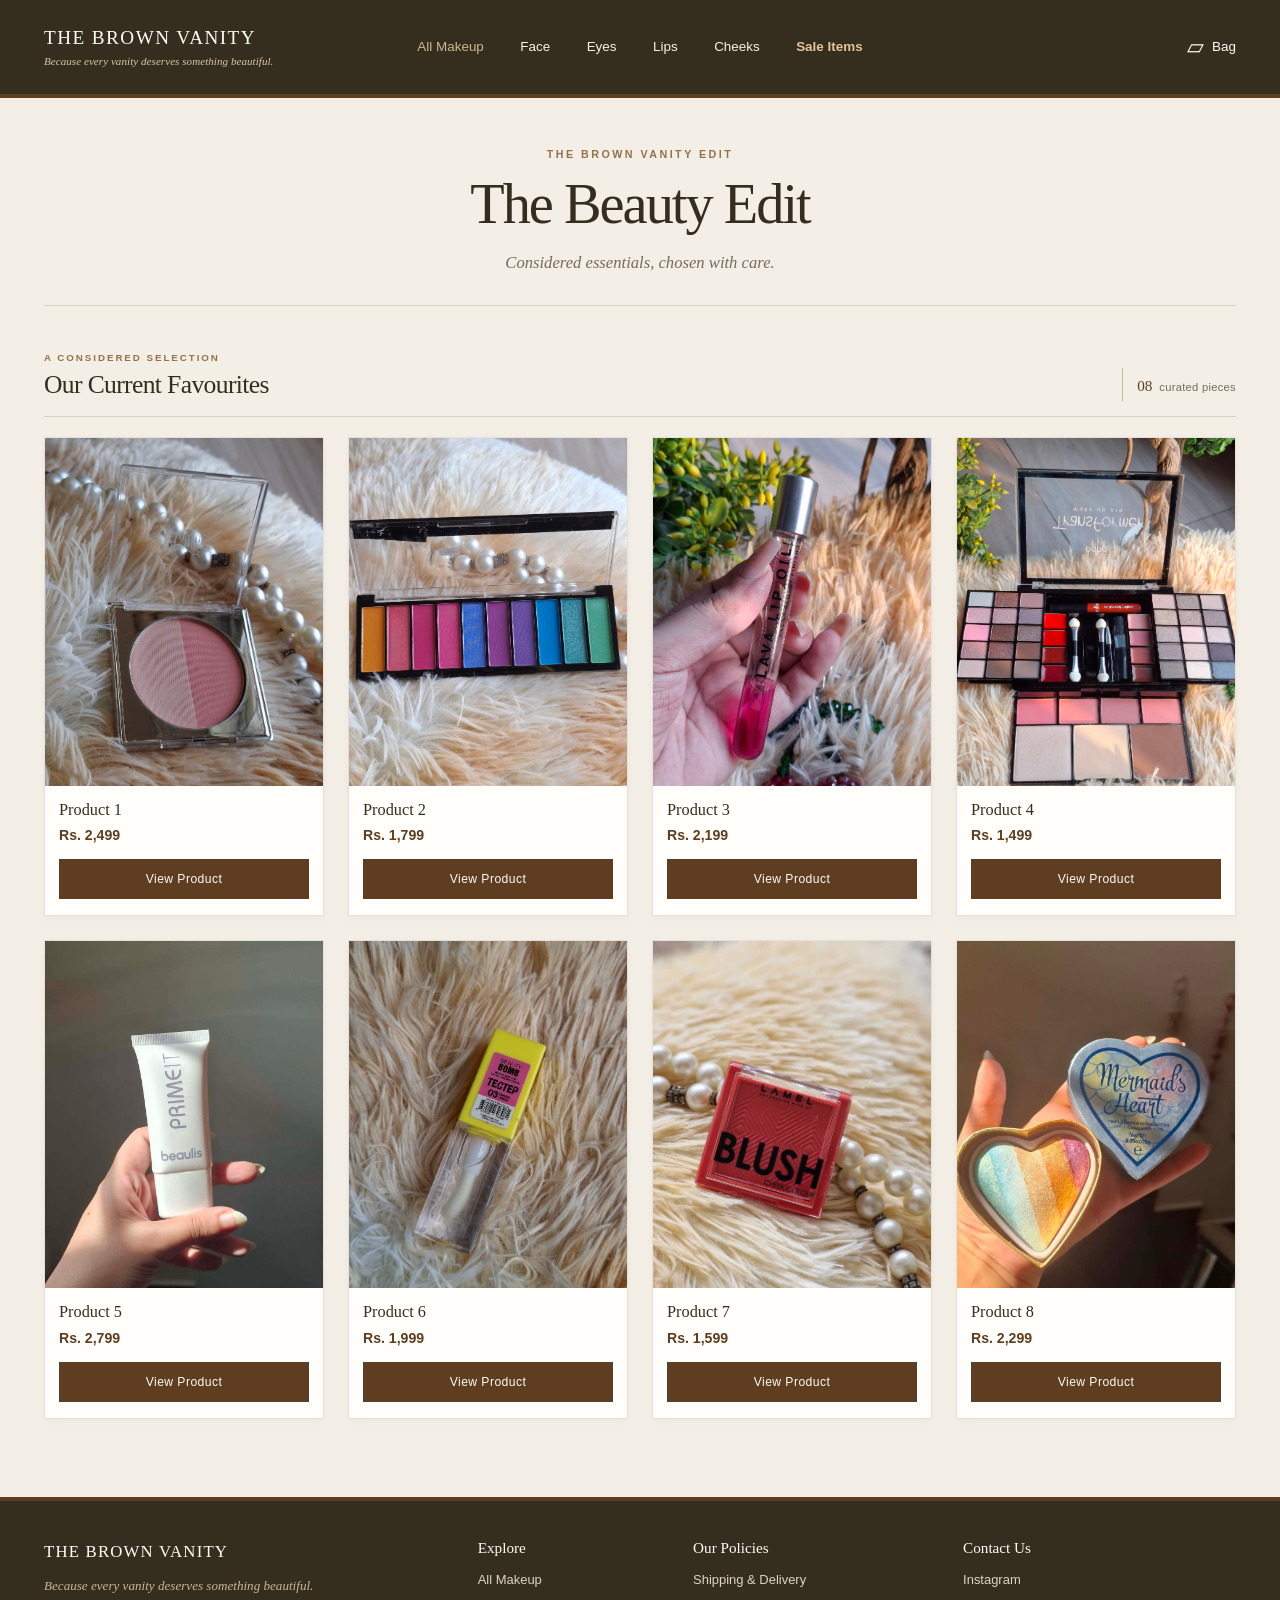
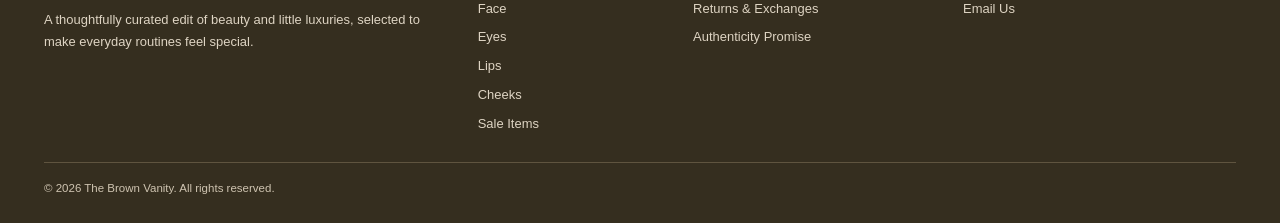
==== midterm/index.html @ 6c0f8f6b "midterm: baseline copy" ====
<!doctype html>
<html lang="en">
<head>
  <meta charset="utf-8">
  <meta name="viewport" content="width=device-width, initial-scale=1">
  <title>The Brown Vanity | The Beauty Edit</title>
  <meta name="description" content="A curated edit of beauty essentials from The Brown Vanity.">
  <!-- Bootstrap 5: used for the responsive container, navbar structure, and product grid. -->
  <link href="https://cdn.jsdelivr.net/npm/bootstrap@5.3.3/dist/css/bootstrap.min.css" rel="stylesheet">
  <link rel="stylesheet" href="style.css">
</head>
<body>
  <header class="site-header">
    <nav class="navbar navbar-expand-lg bv-navbar" aria-label="Main navigation">
      <div class="container-fluid site-container">
        <a class="navbar-brand brand-logo-link" href="index.html" aria-label="The Brown Vanity home">
          <span class="brand-wordmark">THE BROWN VANITY</span>
          <span class="brand-tagline">Because every vanity deserves something beautiful.</span>
        </a>

        <!-- CSS-only mobile menu control: no custom JavaScript is used in Assignment 2. -->
        <input class="nav-toggle" type="checkbox" id="nav-toggle" aria-label="Toggle navigation">
        <label class="nav-toggle-label" for="nav-toggle" aria-hidden="true">
          <span></span><span></span><span></span>
        </label>

        <div class="nav-menu">
          <ul class="navbar-nav align-items-lg-center">
            <li class="nav-item"><a class="nav-link active" href="index.html">All Makeup</a></li>
            <li class="nav-item"><a class="nav-link" href="#products">Face</a></li>
            <li class="nav-item"><a class="nav-link" href="#products">Eyes</a></li>
            <li class="nav-item"><a class="nav-link" href="#products">Lips</a></li>
            <li class="nav-item"><a class="nav-link" href="#products">Cheeks</a></li>
            <li class="nav-item"><a class="nav-link sale-link" href="#products">Sale Items</a></li>
          </ul>
          <a class="cart-link" href="#" aria-label="Shopping bag (not functional yet)">
            <span class="cart-symbol" aria-hidden="true">▱</span>
            <span>Bag</span>
          </a>
        </div>
      </div>
    </nav>
  </header>

  <main class="container-fluid site-container page-content">
    <section class="page-intro" aria-labelledby="page-title">
      <p class="eyebrow">THE BROWN VANITY EDIT</p>
      <h1 id="page-title">The Beauty Edit</h1>
      <p class="intro-copy">Considered essentials, chosen with care.</p>
    </section>

    <section class="shop-section" id="products" aria-label="Beauty products">

      <div class="product-toolbar">
        <div class="collection-heading">
          <span class="collection-kicker">A CONSIDERED SELECTION</span>
          <h2>Our Current Favourites</h2>
        </div>
        <span class="collection-count">08 <span>curated pieces</span></span>
      </div>

      <div class="row g-4 product-grid">
          <div class="col-12 col-sm-6 col-lg-3">
            <article class="product-card">
              <a class="product-image-link" href="product.html" aria-label="View Product 1">
                <img src="images/picture1.jpg" alt="Product 1" class="product-image">
              </a>
              <div class="product-info">
                <h2><a href="product.html">Product 1</a></h2>
                <p class="product-price">Rs. 2,499</p>
                <a class="btn btn-brown" href="product.html">View Product</a>
              </div>
            </article>
          </div>
          <div class="col-12 col-sm-6 col-lg-3">
            <article class="product-card">
              <a class="product-image-link" href="product.html" aria-label="View Product 2">
                <img src="images/picture2.jpg" alt="Product 2" class="product-image">
              </a>
              <div class="product-info">
                <h2><a href="product.html">Product 2</a></h2>
                <p class="product-price">Rs. 1,799</p>
                <a class="btn btn-brown" href="product.html">View Product</a>
              </div>
            </article>
          </div>
          <div class="col-12 col-sm-6 col-lg-3">
            <article class="product-card">
              <a class="product-image-link" href="product.html" aria-label="View Product 3">
                <img src="images/picture3.jpg" alt="Product 3" class="product-image">
              </a>
              <div class="product-info">
                <h2><a href="product.html">Product 3</a></h2>
                <p class="product-price">Rs. 2,199</p>
                <a class="btn btn-brown" href="product.html">View Product</a>
              </div>
            </article>
          </div>
          <div class="col-12 col-sm-6 col-lg-3">
            <article class="product-card">
              <a class="product-image-link" href="product.html" aria-label="View Product 4">
                <img src="images/picture4.jpg" alt="Product 4" class="product-image">
              </a>
              <div class="product-info">
                <h2><a href="product.html">Product 4</a></h2>
                <p class="product-price">Rs. 1,499</p>
                <a class="btn btn-brown" href="product.html">View Product</a>
              </div>
            </article>
          </div>
          <div class="col-12 col-sm-6 col-lg-3">
            <article class="product-card">
              <a class="product-image-link" href="product.html" aria-label="View Product 5">
                <img src="images/picture5.jpg" alt="Product 5" class="product-image">
              </a>
              <div class="product-info">
                <h2><a href="product.html">Product 5</a></h2>
                <p class="product-price">Rs. 2,799</p>
                <a class="btn btn-brown" href="product.html">View Product</a>
              </div>
            </article>
          </div>
          <div class="col-12 col-sm-6 col-lg-3">
            <article class="product-card">
              <a class="product-image-link" href="product.html" aria-label="View Product 6">
                <img src="images/picture6.jpg" alt="Product 6" class="product-image">
              </a>
              <div class="product-info">
                <h2><a href="product.html">Product 6</a></h2>
                <p class="product-price">Rs. 1,999</p>
                <a class="btn btn-brown" href="product.html">View Product</a>
              </div>
            </article>
          </div>
          <div class="col-12 col-sm-6 col-lg-3">
            <article class="product-card">
              <a class="product-image-link" href="product.html" aria-label="View Product 7">
                <img src="images/picture7.jpg" alt="Product 7" class="product-image">
              </a>
              <div class="product-info">
                <h2><a href="product.html">Product 7</a></h2>
                <p class="product-price">Rs. 1,599</p>
                <a class="btn btn-brown" href="product.html">View Product</a>
              </div>
            </article>
          </div>
          <div class="col-12 col-sm-6 col-lg-3">
            <article class="product-card">
              <a class="product-image-link" href="product.html" aria-label="View Product 8">
                <img src="images/picture8.jpg" alt="Product 8" class="product-image">
              </a>
              <div class="product-info">
                <h2><a href="product.html">Product 8</a></h2>
                <p class="product-price">Rs. 2,299</p>
                <a class="btn btn-brown" href="product.html">View Product</a>
              </div>
            </article>
          </div>
        </div>
    </section>
  </main>

  <span id="returns" class="anchor-target" aria-hidden="true"></span>
  <span id="authenticity" class="anchor-target" aria-hidden="true"></span>
  <footer class="site-footer">
    <div class="container-fluid site-container footer-inner">
      <div class="footer-brand-block">
        <p class="footer-brand">THE BROWN VANITY</p>
        <p class="footer-tagline">Because every vanity deserves something beautiful.</p>
        <p class="footer-description">A thoughtfully curated edit of beauty and little luxuries, selected to make everyday routines feel special.</p>
      </div>
      <div class="footer-column">
        <h2>Explore</h2>
        <a href="index.html">All Makeup</a>
        <a href="#products">Face</a>
        <a href="#products">Eyes</a>
        <a href="#products">Lips</a>
        <a href="#products">Cheeks</a>
        <a href="#products">Sale Items</a>
      </div>
      <div class="footer-column">
        <h2>Our Policies</h2>
        <a href="#delivery">Shipping &amp; Delivery</a>
        <a href="#returns">Returns &amp; Exchanges</a>
        <a href="#authenticity">Authenticity Promise</a>
      </div>
      <div class="footer-column">
    <h2>Contact Us</h2>

    <a href="https://www.instagram.com/thebrownvanityofficial/" target="_blank">
        Instagram
    </a>

    <a href="mailto:thebrownvanityofficial@gmail.com">
        Email Us
    </a>
</div>
      <p class="copyright">© 2026 The Brown Vanity. All rights reserved.</p>
    </div>
  </footer>
</body>
</html>
---- midterm/style.css ----
/* THE BROWN VANITY — CV-inspired visual system
   Design rule: cocoa anchors the interface; cream is the canvas; caramel is an accent.
   Bootstrap supplies the responsive grid and navbar structure. */
:root {
  --pine-bark: #352E1F;
  --soft-leather: #5E3D20;
  --dull-chestnut: #94724A;
  --windy-dunes: #CCB693;
  --olive-grove: #787350;
  --deep-mahogany: #481911;
  --paper: #F3EFE6;
  --card: #FFFEFA;
  --line: #DDD3C2;
  --muted: #746C5F;
}

* { box-sizing: border-box; }
html { scroll-behavior: smooth; }
body {
  margin: 0;
  background: var(--paper);
  color: var(--pine-bark);
  font-family: "Segoe UI", Arial, sans-serif;
  line-height: 1.6;
  letter-spacing: 0;
}
a { color: inherit; }
.site-container { width: min(100% - 64px, 1440px); margin-inline: auto; }

/* One confident dark header, inspired by the user's personal CV. */
.site-header { background: var(--pine-bark); border-bottom: 4px solid var(--soft-leather); }
.bv-navbar { min-height: 94px; padding: 12px 0; background: var(--pine-bark); }
.brand-logo-link {
  display: flex; flex: 0 0 auto; flex-direction: column; justify-content: center;
  margin: 0; padding: 0; text-decoration: none; line-height: 1.15;
}
.brand-wordmark {
  color: #FFFCF5; font-family: Georgia, "Times New Roman", serif;
  font-size: clamp(1rem, 1.5vw, 1.28rem); letter-spacing: .075em; white-space: nowrap;
}
.brand-tagline {
  margin-top: 6px;
  color: #D7C5A7;
  font-family: Georgia, "Times New Roman", serif;
  font-size: .69rem;
  font-style: italic;
  letter-spacing: .005em;
  white-space: nowrap;
}
.nav-menu { display: flex; flex: 1; align-items: center; justify-content: center; gap: 25px; }
.nav-menu .navbar-nav {
  display: flex; flex-direction: row; justify-content: center; gap: clamp(12px, 1.6vw, 26px);
  margin: 0 auto;
}
.nav-menu .nav-link {
  padding: 8px 2px; color: #F8F1E5; font-size: .84rem; white-space: nowrap;
  transition: color .18s ease;
}
.nav-menu .nav-link:hover, .nav-menu .nav-link:focus, .nav-menu .nav-link.active { color: var(--windy-dunes); }
.nav-menu .sale-link { color: #E3C59A; font-weight: 600; }
.cart-link {
  display: inline-flex; align-items: center; gap: 8px; flex: 0 0 auto;
  padding: 8px 0 8px 8px; color: #FFFCF5; text-decoration: none; font-size: .84rem;
}
.cart-link:hover { color: var(--windy-dunes); }
.cart-symbol { font-size: 1.35rem; line-height: 1; }
.nav-toggle, .nav-toggle-label { display: none; }

/* The hero stays light: typography, not another coloured rectangle, creates the focus. */
.page-content { padding-top: 48px; padding-bottom: 78px; }
.page-intro { margin: 0 0 44px; padding: 0 0 28px; text-align: center; border-bottom: 1px solid var(--line); }
.eyebrow {
  margin: 0 0 10px; color: var(--dull-chestnut); font-size: .67rem;
  font-weight: 700; letter-spacing: .23em;
}
.page-intro h1, .detail-copy h1 {
  margin: 0; color: var(--pine-bark); font-family: Georgia, "Times New Roman", serif;
  font-size: clamp(2.35rem, 4.4vw, 3.8rem); font-weight: 400; letter-spacing: -.035em; line-height: 1.12;
}
.intro-copy {
  margin: 14px 0 0; color: var(--muted); font-family: Georgia, "Times New Roman", serif;
  font-size: 1.04rem; font-style: italic;
}
.shop-section { width: 100%; }
.product-toolbar {
  display: flex;
  justify-content: space-between;
  align-items: flex-end;
  gap: 18px;
  margin: 0 0 20px;
  padding: 0 0 15px;
  border-bottom: 1px solid var(--line);
}
.collection-heading { position: relative; }
.collection-kicker {
  display: block;
  margin: 0 0 5px;
  color: var(--dull-chestnut);
  font-size: .61rem;
  font-weight: 700;
  letter-spacing: .2em;
}
.collection-heading h2 {
  margin: 0;
  color: var(--pine-bark);
  font-family: Georgia, "Times New Roman", serif;
  font-size: clamp(1.35rem, 2vw, 1.65rem);
  font-weight: 400;
  letter-spacing: -.025em;
  line-height: 1.2;
}
.collection-count {
  display: inline-flex;
  align-items: baseline;
  gap: 7px;
  padding: 6px 0 3px 14px;
  border-left: 1px solid var(--windy-dunes);
  color: var(--soft-leather);
  font-family: Georgia, "Times New Roman", serif;
  font-size: .95rem;
  white-space: nowrap;
}
.collection-count span {
  color: var(--muted);
  font-family: "Segoe UI", Arial, sans-serif;
  font-size: .7rem;
  letter-spacing: .025em;
}
.product-card {
  height: 100%; padding: 0 0 16px; background: var(--card); border: 1px solid #E7E0D5;
  box-shadow: 0 2px 8px rgba(53,46,31,.035); transition: box-shadow .2s ease, transform .2s ease;
}
.product-card:hover { transform: translateY(-2px); box-shadow: 0 8px 22px rgba(53,46,31,.08); }
.product-image-link { display: block; overflow: hidden; background: #EAE3D7; aspect-ratio: 4 / 5; }
.product-image { display: block; width: 100%; height: 100%; object-fit: cover; transition: transform .25s ease; }
.product-image-link:hover .product-image { transform: scale(1.025); }
.product-info { padding: 14px 14px 0; }
.product-info h2 {
  margin: 0 0 5px; font-family: Georgia, "Times New Roman", serif; font-size: 1.02rem; font-weight: 400;
}
.product-info h2 a { text-decoration: none; }
.product-info h2 a:hover { color: var(--dull-chestnut); }
.product-price { margin: 0 0 12px; color: var(--soft-leather); font-size: .88rem; font-weight: 700; }
.btn-brown {
  display: inline-block; width: 100%; padding: 10px 12px; border: 1px solid var(--soft-leather);
  border-radius: 0; background: var(--soft-leather); color: #FFFCF5; font-size: .76rem;
  letter-spacing: .035em; text-align: center; text-decoration: none; transition: background .18s ease, border-color .18s ease;
}
.btn-brown:hover, .btn-brown:focus { border-color: var(--pine-bark); background: var(--pine-bark); color: #FFFCF5; }
.btn-brown:focus-visible, .nav-link:focus-visible, .footer-column a:focus-visible { outline: 2px solid var(--windy-dunes); outline-offset: 3px; }

/* CV-like footer: same dark anchor as the header, clear information columns. */
.site-footer { padding: 38px 0 25px; background: var(--pine-bark); color: #F8F1E5; border-top: 4px solid var(--soft-leather); }
.footer-inner {
  display: grid; grid-template-columns: minmax(250px, 1.45fr) minmax(120px, .65fr) minmax(170px, .85fr) minmax(210px, 1fr);
  gap: 26px 38px; align-items: start;
}
.footer-brand { margin: 0 0 9px; color: #FFFCF5; font-family: Georgia, "Times New Roman", serif; font-size: 1.05rem; letter-spacing: .07em; }
.footer-tagline { max-width: 290px; margin: 0; color: var(--windy-dunes); font-family: Georgia, "Times New Roman", serif; font-size: .82rem; font-style: italic; }
.footer-description { max-width: 390px; margin: 13px 0 0; color: #DED4C3; font-size: .81rem; line-height: 1.7; }
.footer-column { display: flex; flex-direction: column; align-items: flex-start; gap: 8px; color: #DED4C3; font-size: .81rem; overflow-wrap: anywhere; }
.footer-column h2 { margin: 0 0 5px; color: #FFFCF5; font-family: Georgia, "Times New Roman", serif; font-size: .95rem; font-weight: 400; }
.footer-column a { color: inherit; text-decoration: none; }
.footer-column a:hover { color: var(--windy-dunes); }
.copyright { grid-column: 1 / -1; margin: 2px 0 0; padding-top: 16px; border-top: 1px solid rgba(204,182,147,.28); color: #CFC4B1; font-size: .72rem; }

/* Product detail page */
.product-detail-page { padding-top: 32px; padding-bottom: 78px; }
.breadcrumb { margin: 0 0 26px; color: var(--muted); font-size: .78rem; }
.breadcrumb a { text-decoration: none; }
.breadcrumb a:hover { color: var(--dull-chestnut); }
.detail-image-wrap { overflow: hidden; background: #EAE3D7; border: 1px solid #E7E0D5; }
.detail-image { display: block; width: 100%; max-height: 720px; aspect-ratio: 4 / 5; object-fit: cover; }
.detail-copy { padding-top: 20px; }
.detail-copy h1 { font-size: clamp(2rem, 3.5vw, 3.2rem); }
.detail-price { margin: 18px 0; color: var(--soft-leather); font-size: 1.1rem; font-weight: 700; }
.detail-description { max-width: 480px; color: var(--muted); line-height: 1.9; }
.quantity-form { display: flex; align-items: center; gap: 18px; margin: 28px 0 18px; }
.quantity-form label { font-size: .85rem; }
.quantity-form select { min-width: 82px; padding: 9px 12px; border: 1px solid var(--windy-dunes); border-radius: 0; background: var(--card); color: var(--pine-bark); }
.btn-add-detail { max-width: 360px; cursor: pointer; }
.static-note { margin: 12px 0 0; color: var(--muted); font-size: .73rem; }
.delivery-inline { margin-top: 28px; padding-top: 18px; border-top: 1px solid var(--line); color: var(--soft-leather); font-size: .83rem; }
.anchor-target { display: block; height: 0; }

@media (min-width: 992px) {
  .bv-navbar .site-container { position: relative; }
  .nav-menu { position: static; }
  .nav-menu .navbar-nav { position: absolute; left: 50%; transform: translateX(-50%); width: max-content; }
  .cart-link { margin-left: auto; }
}
@media (max-width: 991.98px) {
  .site-container { width: min(100% - 40px, 1440px); }
  .bv-navbar { min-height: 88px; }
  .nav-menu { gap: 14px; }
  .nav-menu .navbar-nav { gap: 12px; }
  .nav-menu .nav-link { font-size: .78rem; }
}
@media (max-width: 767.98px) {
  .site-container { width: min(100% - 30px, 1440px); }
  .bv-navbar { min-height: 78px; padding: 10px 0; }
  .brand-wordmark { font-size: .94rem; letter-spacing: .045em; }
  .brand-tagline { max-width: 230px; font-size: .62rem; white-space: normal; line-height: 1.25; }
  .nav-toggle { position: absolute; width: 1px; height: 1px; overflow: hidden; clip-path: inset(50%); white-space: nowrap; }
  .nav-toggle-label { display: flex; width: 38px; height: 34px; margin-left: auto; flex-direction: column; justify-content: center; gap: 5px; padding: 5px; cursor: pointer; }
  .nav-toggle-label span { display: block; width: 27px; height: 1px; background: #F8F1E5; }
  .nav-toggle:focus-visible + .nav-toggle-label { outline: 2px solid var(--windy-dunes); outline-offset: 4px; }
  .nav-menu { display: none; flex: none; width: 100%; margin-left: 0; padding-top: 15px; flex-direction: column; align-items: stretch; gap: 8px; }
  .nav-menu .navbar-nav { position: static; width: 100%; flex-direction: column; align-items: stretch !important; gap: 0; transform: none; }
  .nav-toggle:checked ~ .nav-menu { display: flex; }
  .nav-menu .nav-link { padding: 11px 0; border-top: 1px solid rgba(204,182,147,.23); font-size: .87rem; }
  .cart-link { align-self: flex-start; padding: 8px 0; }
  .page-content { padding-top: 36px; padding-bottom: 55px; }
  .page-intro { margin-bottom: 30px; padding-bottom: 24px; }
  .product-toolbar { align-items: flex-start; }
  .product-toolbar p { font-size: 1rem; }
  .footer-inner { grid-template-columns: 1fr 1fr; gap: 26px 22px; }
  .footer-brand-block, .copyright { grid-column: 1 / -1; }
  .product-detail-page { padding-top: 24px; }
  .detail-copy { padding-top: 0; }
}
@media (max-width: 420px) {
  .footer-inner { grid-template-columns: 1fr; }
  .footer-brand-block, .copyright { grid-column: auto; }
  .collection-count { flex-direction: column; align-items: flex-end; gap: 0; }
   .collection-count span { white-space: nowrap; }
}
@media (prefers-reduced-motion: reduce) {
  html { scroll-behavior: auto; }
  *, *::before, *::after { transition-duration: .01ms !important; }
}
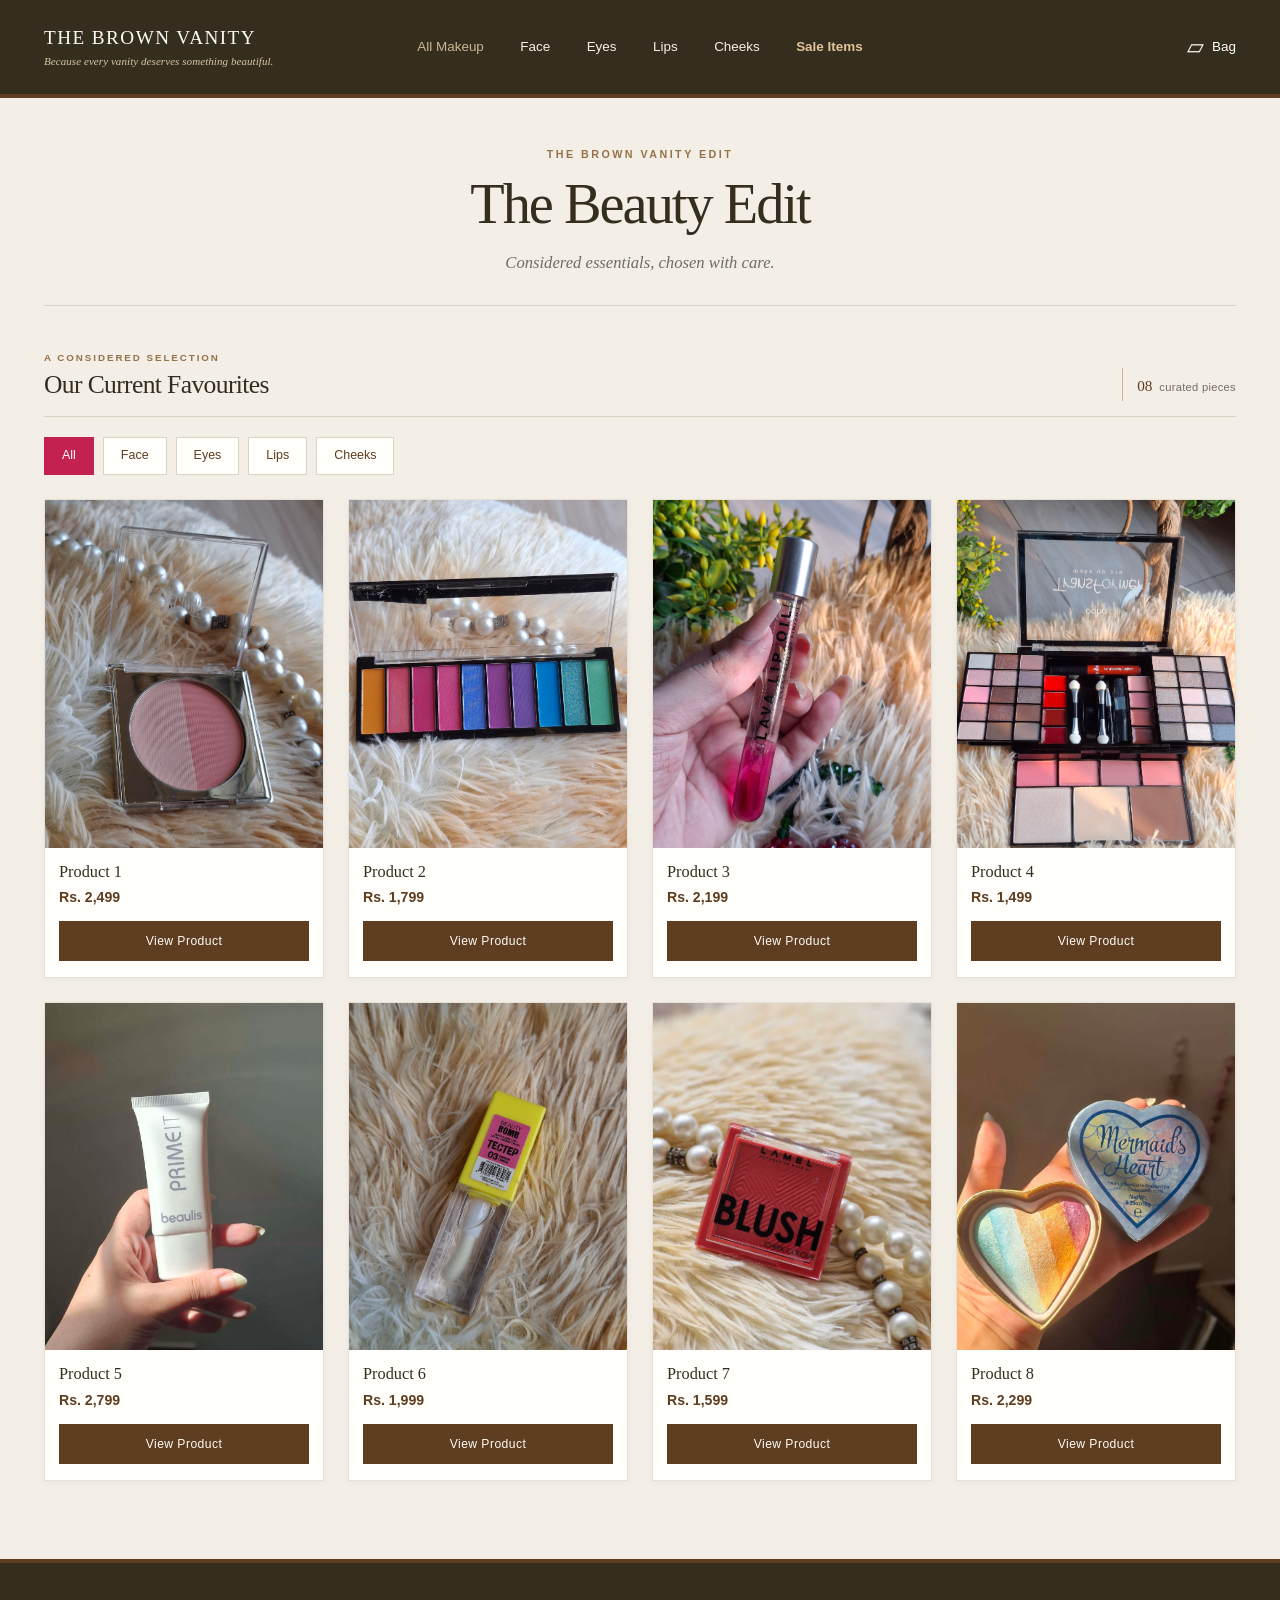
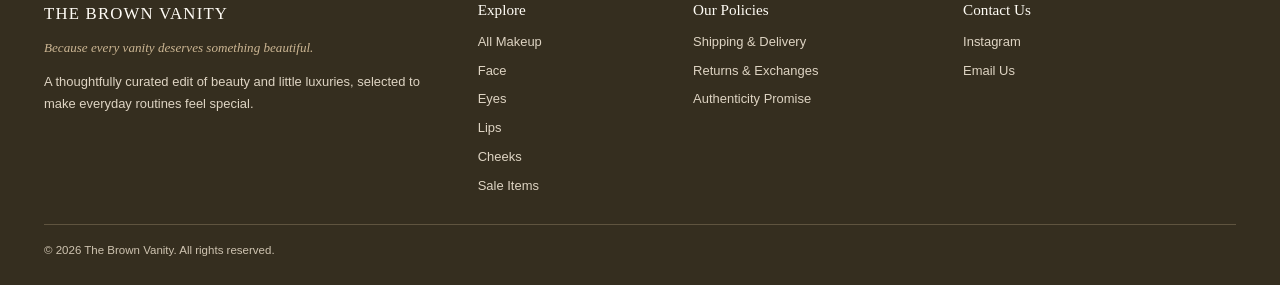
==== commit b2ca22e7: "midterm: task 1 CSS-only category filter midterm: task 1 CSS-only category filter" ====
--- a/midterm/index.html
+++ b/midterm/index.html
@@ -59,8 +59,26 @@
         <span class="collection-count">08 <span>curated pieces</span></span>
       </div>
 
+      <!-- Task 1: CSS-only category filter. The radio inputs control the cards without JavaScript. -->
+      <div class="category-filter" role="group" aria-label="Filter products by category">
+        <input class="filter-radio" type="radio" name="category" id="filter-all" checked>
+        <label class="filter-label" for="filter-all">All</label>
+
+        <input class="filter-radio" type="radio" name="category" id="filter-face">
+        <label class="filter-label" for="filter-face">Face</label>
+
+        <input class="filter-radio" type="radio" name="category" id="filter-eyes">
+        <label class="filter-label" for="filter-eyes">Eyes</label>
+
+        <input class="filter-radio" type="radio" name="category" id="filter-lips">
+        <label class="filter-label" for="filter-lips">Lips</label>
+
+        <input class="filter-radio" type="radio" name="category" id="filter-cheeks">
+        <label class="filter-label" for="filter-cheeks">Cheeks</label>
+      </div>
+
       <div class="row g-4 product-grid">
-          <div class="col-12 col-sm-6 col-lg-3">
+          <div class="col-12 col-sm-6 col-lg-3 product-col category-face">
             <article class="product-card">
               <a class="product-image-link" href="product.html" aria-label="View Product 1">
                 <img src="images/picture1.jpg" alt="Product 1" class="product-image">
@@ -72,7 +90,7 @@
               </div>
             </article>
           </div>
-          <div class="col-12 col-sm-6 col-lg-3">
+          <div class="col-12 col-sm-6 col-lg-3 product-col category-eyes">
             <article class="product-card">
               <a class="product-image-link" href="product.html" aria-label="View Product 2">
                 <img src="images/picture2.jpg" alt="Product 2" class="product-image">
@@ -84,7 +102,7 @@
               </div>
             </article>
           </div>
-          <div class="col-12 col-sm-6 col-lg-3">
+          <div class="col-12 col-sm-6 col-lg-3 product-col category-lips">
             <article class="product-card">
               <a class="product-image-link" href="product.html" aria-label="View Product 3">
                 <img src="images/picture3.jpg" alt="Product 3" class="product-image">
@@ -96,7 +114,7 @@
               </div>
             </article>
           </div>
-          <div class="col-12 col-sm-6 col-lg-3">
+          <div class="col-12 col-sm-6 col-lg-3 product-col category-cheeks">
             <article class="product-card">
               <a class="product-image-link" href="product.html" aria-label="View Product 4">
                 <img src="images/picture4.jpg" alt="Product 4" class="product-image">
@@ -108,7 +126,7 @@
               </div>
             </article>
           </div>
-          <div class="col-12 col-sm-6 col-lg-3">
+          <div class="col-12 col-sm-6 col-lg-3 product-col category-face">
             <article class="product-card">
               <a class="product-image-link" href="product.html" aria-label="View Product 5">
                 <img src="images/picture5.jpg" alt="Product 5" class="product-image">
@@ -120,7 +138,7 @@
               </div>
             </article>
           </div>
-          <div class="col-12 col-sm-6 col-lg-3">
+          <div class="col-12 col-sm-6 col-lg-3 product-col category-eyes">
             <article class="product-card">
               <a class="product-image-link" href="product.html" aria-label="View Product 6">
                 <img src="images/picture6.jpg" alt="Product 6" class="product-image">
@@ -132,7 +150,7 @@
               </div>
             </article>
           </div>
-          <div class="col-12 col-sm-6 col-lg-3">
+          <div class="col-12 col-sm-6 col-lg-3 product-col category-lips">
             <article class="product-card">
               <a class="product-image-link" href="product.html" aria-label="View Product 7">
                 <img src="images/picture7.jpg" alt="Product 7" class="product-image">
@@ -144,7 +162,7 @@
               </div>
             </article>
           </div>
-          <div class="col-12 col-sm-6 col-lg-3">
+          <div class="col-12 col-sm-6 col-lg-3 product-col category-cheeks">
             <article class="product-card">
               <a class="product-image-link" href="product.html" aria-label="View Product 8">
                 <img src="images/picture8.jpg" alt="Product 8" class="product-image">
--- a/midterm/style.css
+++ b/midterm/style.css
@@ -229,3 +229,71 @@
   html { scroll-behavior: auto; }
   *, *::before, *::after { transition-duration: .01ms !important; }
 }
+
+/* TASK 1 — CSS-only category filter */
+.category-filter {
+  display: flex;
+  flex-wrap: wrap;
+  align-items: center;
+  gap: 9px;
+  margin: 0 0 24px;
+}
+
+/* Keep the radio inputs available to the keyboard and screen readers,
+   while showing their labels as the visible filter buttons. */
+.filter-radio {
+  position: absolute;
+  width: 1px;
+  height: 1px;
+  padding: 0;
+  margin: -1px;
+  overflow: hidden;
+  clip: rect(0, 0, 0, 0);
+  white-space: nowrap;
+  border: 0;
+}
+
+.filter-label {
+  display: inline-block;
+  margin: 0;
+  padding: 8px 17px;
+  border: 1px solid var(--line);
+  background: var(--card);
+  color: var(--soft-leather);
+  font-size: .78rem;
+  cursor: pointer;
+  transition: background .18s ease, color .18s ease, border-color .18s ease;
+}
+
+/* The adjacent-sibling selector styles the label belonging to the checked radio. */
+.filter-radio:checked + .filter-label {
+  border-color: hsl(343, 70%, 45%);
+  background: hsl(343, 70%, 45%);
+  color: #FFFFFF;
+}
+
+.filter-radio:focus-visible + .filter-label {
+  outline: 2px solid var(--pine-bark);
+  outline-offset: 3px;
+}
+
+/* :has() checks which radio is selected inside this shop section.
+   Products outside that category are hidden as complete Bootstrap columns. */
+.shop-section:has(#filter-face:checked) .product-grid .product-col:not(.category-face),
+.shop-section:has(#filter-eyes:checked) .product-grid .product-col:not(.category-eyes),
+.shop-section:has(#filter-lips:checked) .product-grid .product-col:not(.category-lips),
+.shop-section:has(#filter-cheeks:checked) .product-grid .product-col:not(.category-cheeks) {
+  display: none;
+}
+
+@media (max-width: 420px) {
+  .category-filter {
+    gap: 7px;
+  }
+
+  .filter-label {
+    padding: 7px 12px;
+    font-size: .74rem;
+  }
+}
+
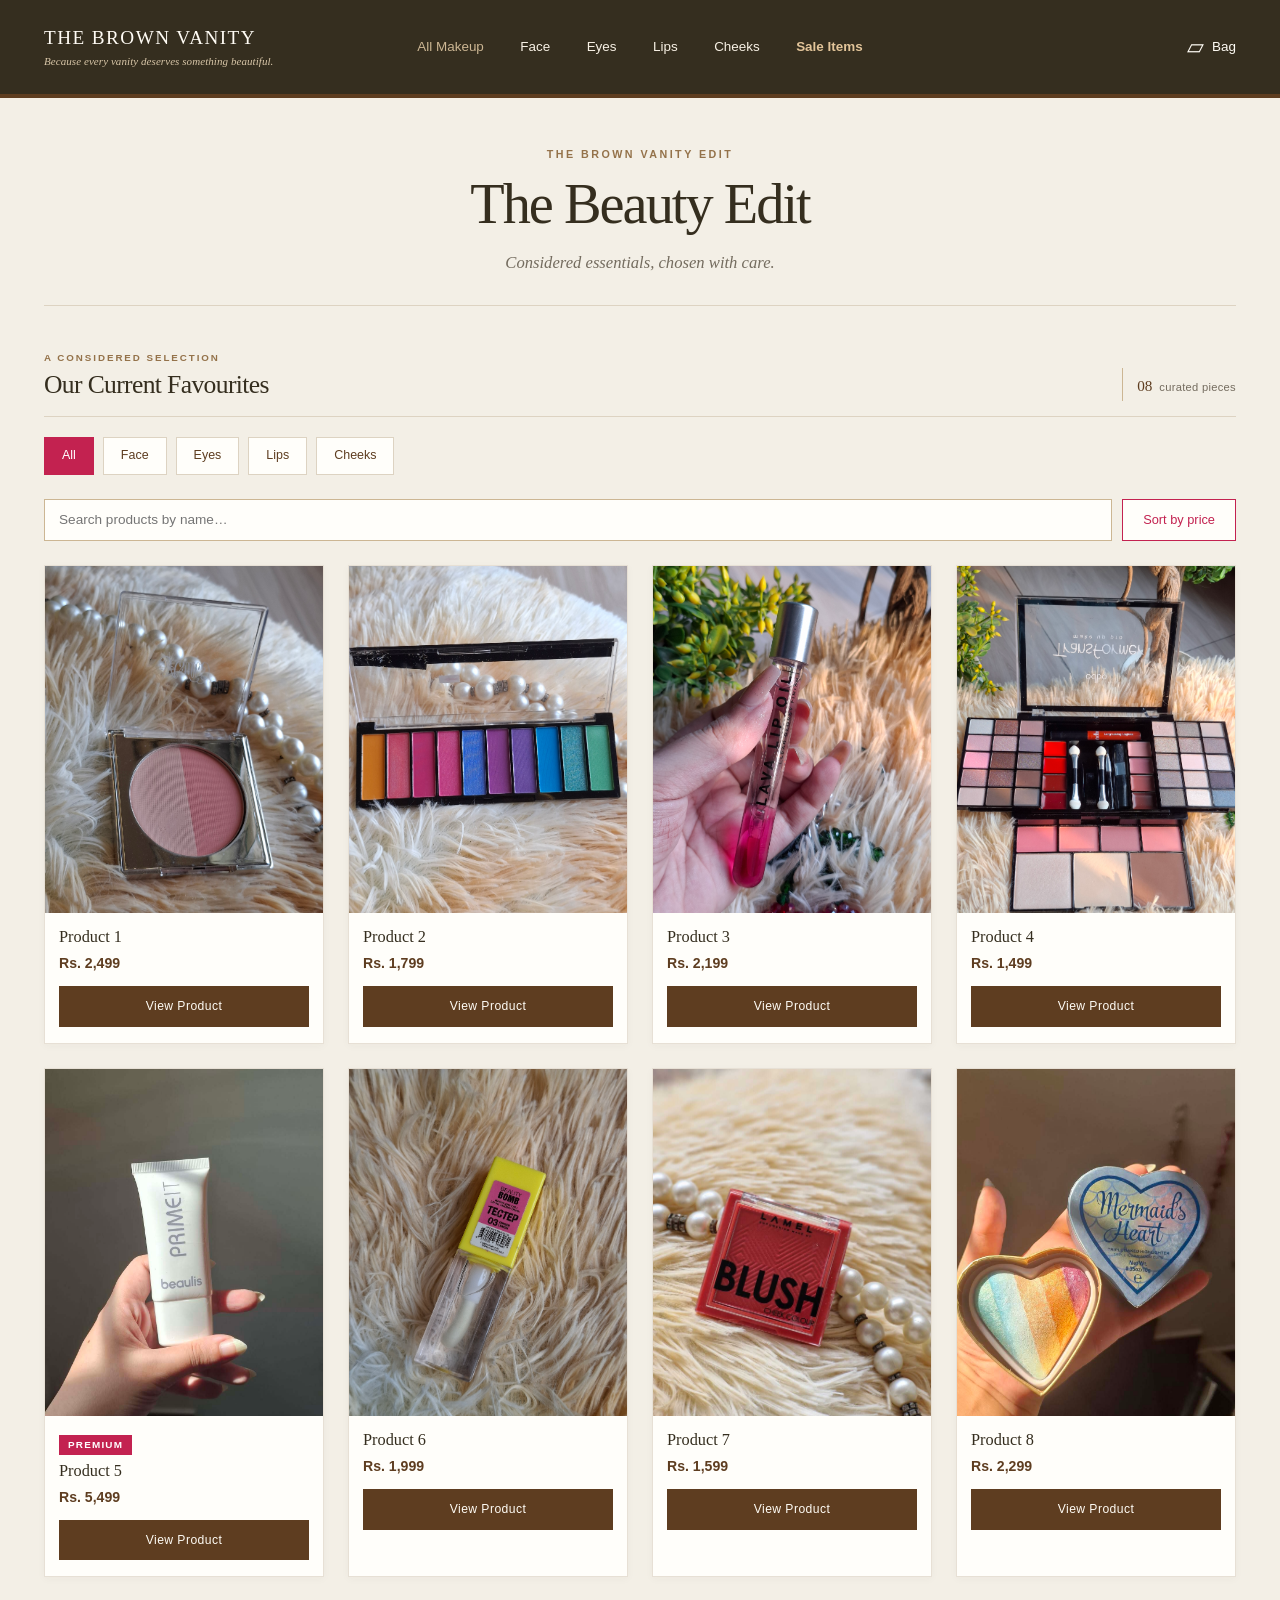
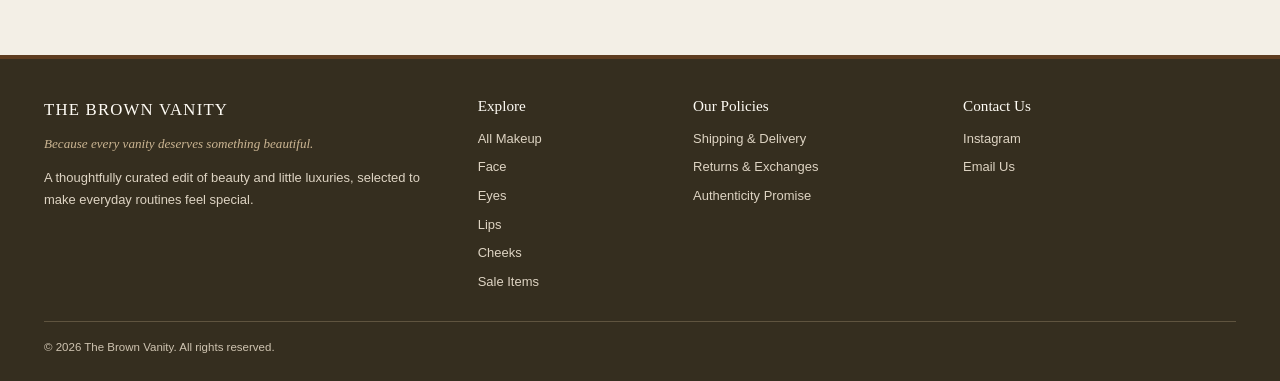
==== commit f3668448: "midterm: task 3 JavaScript search and price sorting" ====
--- a/midterm/index.html
+++ b/midterm/index.html
@@ -77,6 +77,13 @@
         <label class="filter-label" for="filter-cheeks">Cheeks</label>
       </div>
 
+      <!-- Task 3: live search and price sort (script.js). -->
+      <div class="tools-bar">
+        <input type="search" id="search-box" class="search-box" placeholder="Search products by name…" aria-label="Search products by name">
+        <button type="button" id="sort-btn" class="btn-sort">Sort by price</button>
+      </div>
+      <p id="no-results" class="no-results" hidden>No products found</p>
+
       <div class="row g-4 product-grid">
           <div class="col-12 col-sm-6 col-lg-3 product-col category-face">
             <article class="product-card">
@@ -133,7 +140,7 @@
               </a>
               <div class="product-info">
                 <h2><a href="product.html">Product 5</a></h2>
-                <p class="product-price">Rs. 2,799</p>
+                <p class="product-price">Rs. 5,499</p>
                 <a class="btn btn-brown" href="product.html">View Product</a>
               </div>
             </article>
@@ -216,5 +223,6 @@
       <p class="copyright">© 2026 The Brown Vanity. All rights reserved.</p>
     </div>
   </footer>
+  <script src="script.js"></script>
 </body>
 </html>
--- a/midterm/style.css
+++ b/midterm/style.css
@@ -239,8 +239,7 @@
   margin: 0 0 24px;
 }
 
-/* Keep the radio inputs available to the keyboard and screen readers,
-   while showing their labels as the visible filter buttons. */
+/* Keep radio inputs available to keyboard users and assistive technology. */
 .filter-radio {
   position: absolute;
   width: 1px;
@@ -265,7 +264,7 @@
   transition: background .18s ease, color .18s ease, border-color .18s ease;
 }
 
-/* The adjacent-sibling selector styles the label belonging to the checked radio. */
+/* Style the label immediately following the selected radio button. */
 .filter-radio:checked + .filter-label {
   border-color: hsl(343, 70%, 45%);
   background: hsl(343, 70%, 45%);
@@ -277,8 +276,7 @@
   outline-offset: 3px;
 }
 
-/* :has() checks which radio is selected inside this shop section.
-   Products outside that category are hidden as complete Bootstrap columns. */
+/* :has() detects the selected category and hides other complete product columns. */
 .shop-section:has(#filter-face:checked) .product-grid .product-col:not(.category-face),
 .shop-section:has(#filter-eyes:checked) .product-grid .product-col:not(.category-eyes),
 .shop-section:has(#filter-lips:checked) .product-grid .product-col:not(.category-lips),
@@ -297,3 +295,112 @@
   }
 }
 
+
+/* TASK 2 — Product page CSS Grid layout with named grid areas. */
+.product-layout {
+  display: grid;
+  grid-template-areas:
+    "image"
+    "details"
+    "description";
+  grid-template-columns: minmax(0, 1fr);
+  gap: 28px;
+  align-items: start;
+}
+
+.product-image-area {
+  grid-area: image;
+  min-width: 0;
+}
+
+.product-details-area {
+  grid-area: details;
+  min-width: 0;
+}
+
+.product-description-area {
+  grid-area: description;
+  min-width: 0;
+  padding-top: 8px;
+  border-top: 1px solid var(--line);
+}
+
+.product-description-area h2 {
+  margin: 0 0 16px;
+  color: var(--pine-bark);
+  font-family: Georgia, "Times New Roman", serif;
+  font-size: 1.65rem;
+  font-weight: 400;
+}
+
+.product-description-area .detail-description {
+  max-width: 900px;
+  margin: 0 0 18px;
+  color: var(--muted);
+  line-height: 1.9;
+}
+
+/* At 649px and wider, place image and details side by side.
+   The description spans both columns on the next row. */
+@media (min-width: 649px) {
+  .product-layout {
+    grid-template-areas:
+      "image details"
+      "description description";
+    grid-template-columns: minmax(0, 1fr) minmax(0, 1fr);
+    column-gap: 36px;
+    row-gap: 42px;
+  }
+
+  /* Keep the details visible while the user scrolls through the page. */
+  .product-details-area {
+    position: sticky;
+    top: 79px;
+    align-self: start;
+    background: var(--paper);
+    z-index: 5;
+    padding: 20px;
+}
+}
+
+/* Below 649px, the named areas stack in the required order.
+   Sticky positioning is disabled on the narrow layout. */
+@media (max-width: 648.98px) {
+  .product-layout {
+    grid-template-areas:
+      "image"
+      "details"
+      "description";
+    grid-template-columns: minmax(0, 1fr);
+    gap: 24px;
+  }
+
+  .product-details-area {
+    position: static;
+  }
+}
+
+/* Task 2 (extra): a taller image gives the sticky details box room to stay visible while scrolling. */
+.product-image-area .detail-image { max-height: none; aspect-ratio: 3 / 4; }
+
+
+/* TASK 3 — live search, price sort and Premium label */
+[hidden] { display: none !important; }
+.tools-bar { display: flex; flex-wrap: wrap; gap: 10px; margin: 0 0 24px; }
+.search-box {
+  flex: 1 1 220px; padding: 9px 14px; border: 1px solid var(--windy-dunes); border-radius: 0;
+  background: var(--card); color: var(--pine-bark); font-size: .85rem;
+}
+.search-box:focus { outline: 2px solid hsl(343, 70%, 45%); outline-offset: 2px; }
+.btn-sort {
+  padding: 9px 20px; border: 1px solid hsl(343, 70%, 45%); border-radius: 0;
+  background: var(--card); color: hsl(343, 70%, 45%); font-size: .8rem; cursor: pointer;
+  transition: background .18s ease, color .18s ease;
+}
+.btn-sort:hover { background: hsl(343, 70%, 45%); color: #fff; }
+.no-results { padding: 48px 0; text-align: center; color: var(--muted); font-family: Georgia, "Times New Roman", serif; font-size: 1.1rem; font-style: italic; }
+.product-col.search-hidden { display: none; }   /* hidden by the search box (script.js) */
+.premium-badge {
+  display: inline-block; margin-bottom: 6px; padding: 2px 9px; background: hsl(343, 70%, 45%);
+  color: #fff; font-size: .62rem; font-weight: 700; letter-spacing: .12em; text-transform: uppercase;
+}
